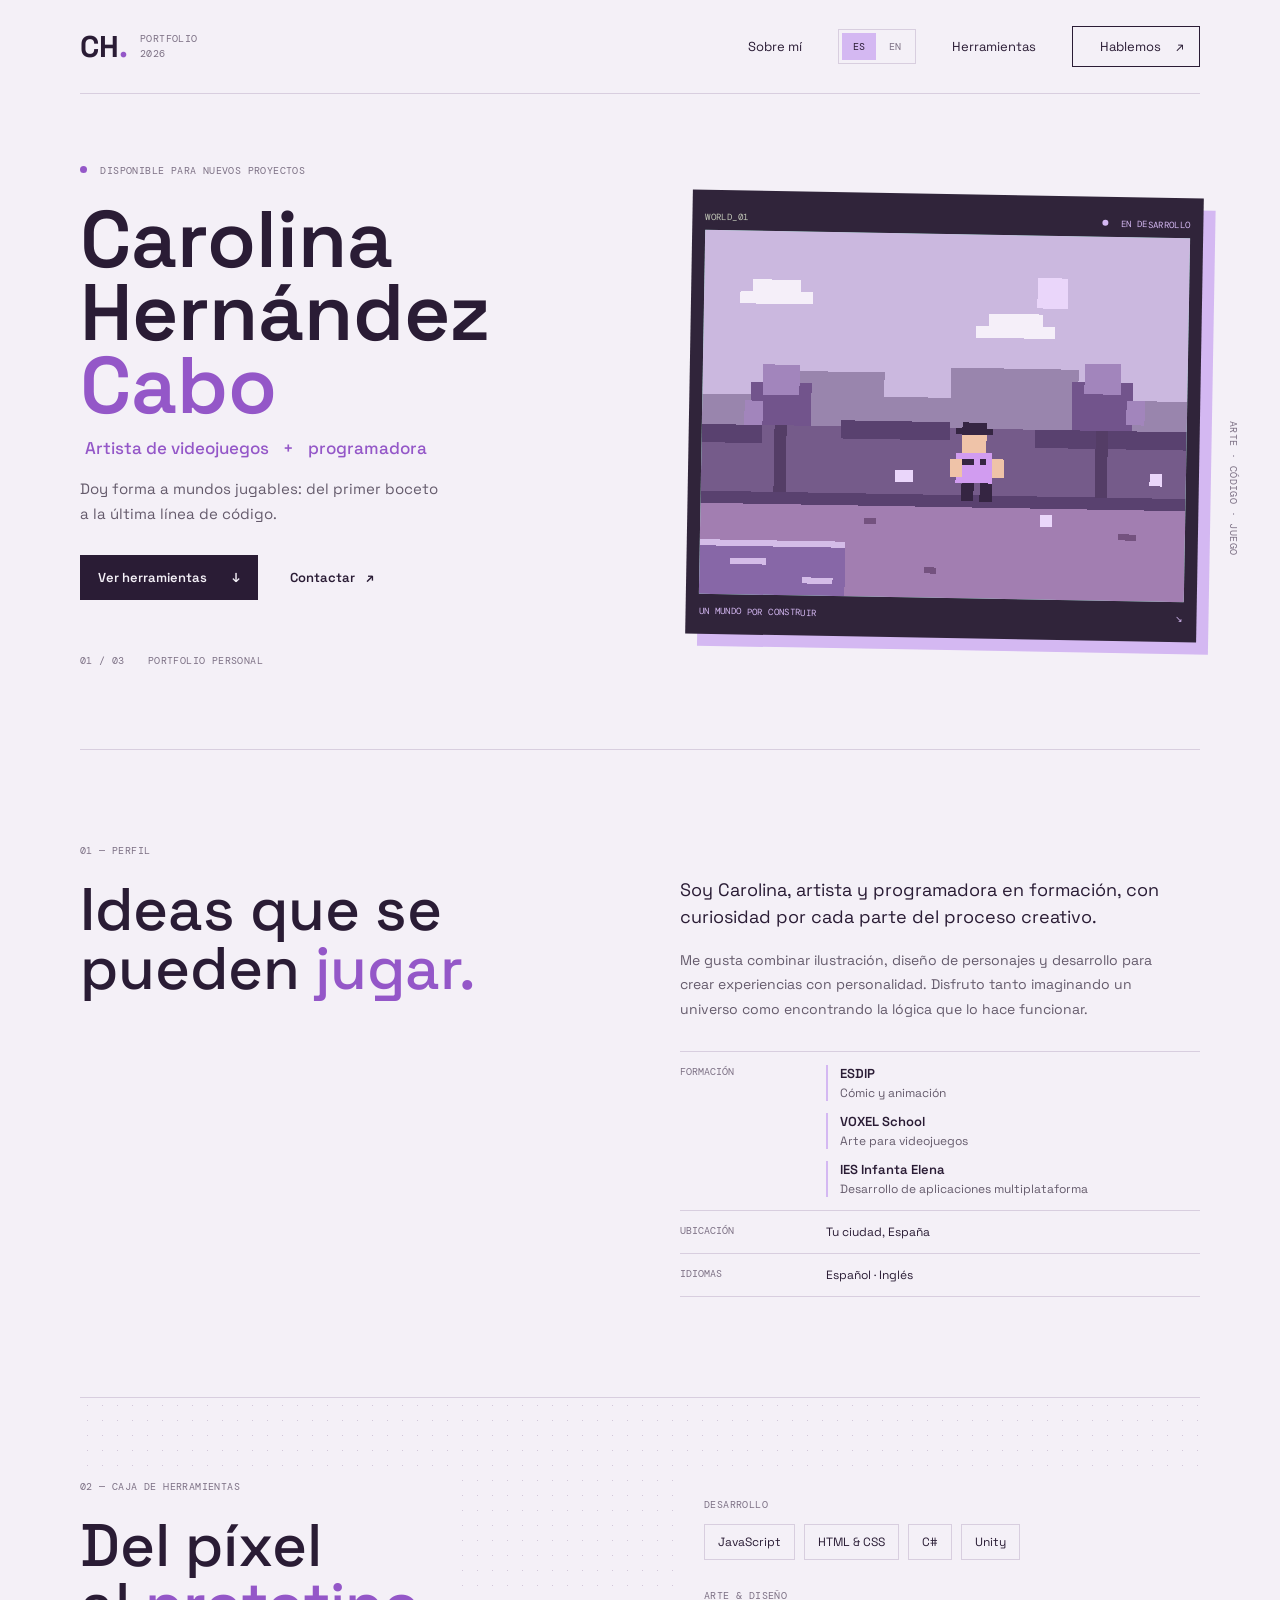
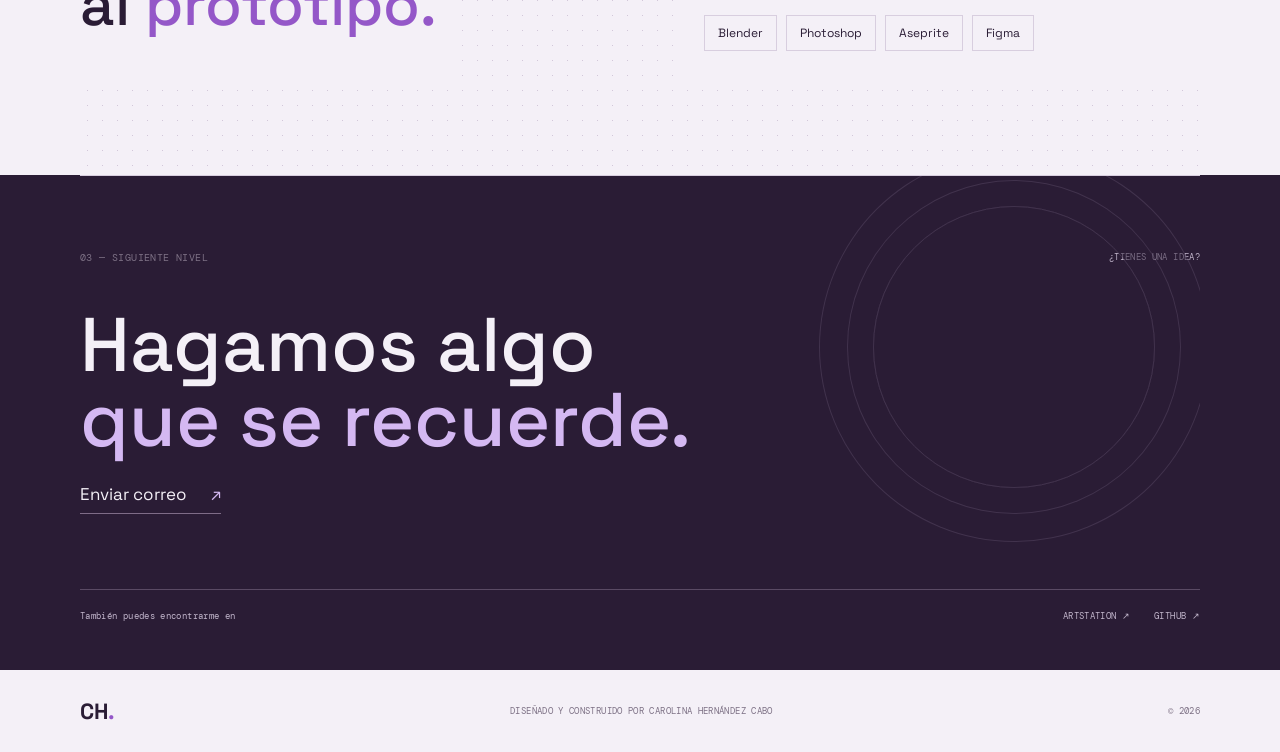
==== CV.html @ 5097ec6c "Creación de pagina web" ====
<!doctype html>
<html lang="es">
<head>
	<meta charset="utf-8">
	<meta name="viewport" content="width=device-width, initial-scale=1">
	<meta name="theme-color" content="#f2f0e9">
	<meta name="robots" content="noindex, nofollow, noarchive">
	<meta id="page-description" name="description" content="Portfolio de Carolina Hernández Cabo, artista de videojuegos y programadora.">
	<title data-i18n="page.title">Carolina Hernández Cabo | Artista y programadora</title>
	<link rel="preconnect" href="https://fonts.googleapis.com">
	<link rel="preconnect" href="https://fonts.gstatic.com" crossorigin>
	<link href="https://fonts.googleapis.com/css2?family=DM+Mono:wght@400;500&family=Space+Grotesk:wght@400;500;600;700&display=swap" rel="stylesheet">
	<link rel="stylesheet" href="styles.css">
	<script src="script.js" defer></script>
</head>
<body>
	<header class="site-header">
		<a class="wordmark" href="#inicio" aria-label="Carolina Hernández Cabo, inicio" data-i18n-aria="brand.home">
			<span class="wordmark-mark">CH<span>.</span></span>
			<span class="wordmark-label">PORTFOLIO<br>2026</span>
		</a>
		<button class="menu-toggle" type="button" aria-label="Abrir menú" data-i18n-aria="menu.open" aria-expanded="false" aria-controls="main-nav">
			<span></span><span></span>
		</button>
		<nav class="main-nav" id="main-nav" aria-label="Navegación principal" data-i18n-aria="nav.label">
			<a href="#sobre-mi" data-i18n="nav.about">Sobre mí</a>
			<div class="language-switch" role="group" aria-label="Seleccionar idioma" data-i18n-aria="language.label">
				<button type="button" data-language="es" aria-label="Español" aria-pressed="true" data-i18n-aria="language.spanish">ES</button>
				<button type="button" data-language="en" aria-label="Inglés" aria-pressed="false" data-i18n-aria="language.english">EN</button>
			</div>
			<a href="#herramientas" data-i18n="nav.tools">Herramientas</a>
			<a class="nav-contact" href="#contacto"><span data-i18n="nav.contact">Hablemos</span> <span aria-hidden="true">↗</span></a>
		</nav>
	</header>

	<main>
		<section class="hero page-wrap" id="inicio" aria-labelledby="hero-title">
			<div class="hero-copy">
				<p class="eyebrow"><span class="status-dot"></span> <span data-i18n="hero.availability">DISPONIBLE PARA NUEVOS PROYECTOS</span></p>
				<h1 id="hero-title">Carolina<br>Hernández <span>Cabo</span></h1>
				<p class="hero-role"><span data-i18n="hero.artist">Artista de videojuegos</span> <span>+</span> <span data-i18n="hero.programmer">programadora</span></p>
				<p class="hero-intro" data-i18n="hero.intro">Doy forma a mundos jugables: del primer boceto a la última línea de código.</p>
				<div class="hero-actions">
					<a class="button button-dark" href="#herramientas"><span data-i18n="hero.tools">Ver herramientas</span> <span aria-hidden="true">↓</span></a>
					<a class="text-link" href="#contacto"><span data-i18n="hero.contact">Contactar</span> <span aria-hidden="true">↗</span></a>
				</div>
				<div class="hero-index"><span>01 / 03</span><span data-i18n="hero.portfolio">PORTFOLIO PERSONAL</span></div>
			</div>

			<div class="scene-wrap" aria-label="Ilustración pixel-art de un pequeño mundo de videojuegos" data-i18n-aria="scene.label">
				<div class="scene-topline"><span>WORLD_01</span><span class="scene-live"><i></i> <span data-i18n="scene.status">EN DESARROLLO</span></span></div>
				<canvas id="pixel-scene" width="320" height="240" role="img" aria-label="Paisaje pixel-art con un personaje explorador" data-i18n-aria="scene.canvas"></canvas>
				<div class="scene-caption"><span data-i18n="scene.caption">UN MUNDO POR CONSTRUIR</span><span>↘</span></div>
			</div>
			<span class="hero-side-note" aria-hidden="true" data-i18n="hero.sideNote">ARTE · CÓDIGO · JUEGO</span>
		</section>

		<section class="about section-wrap" id="sobre-mi" aria-labelledby="about-title">
			<div class="section-heading">
				<p class="eyebrow" data-i18n="about.label">01 — PERFIL</p>
				<h2 id="about-title" data-i18n-html="about.title">Ideas que se<br>pueden <em>jugar.</em></h2>
			</div>
			<div class="about-copy">
				<p class="about-lead" data-i18n="about.lead">Soy Carolina, artista y programadora en formación, con curiosidad por cada parte del proceso creativo.</p>
				<p data-i18n="about.copy">Me gusta combinar ilustración, diseño de personajes y desarrollo para crear experiencias con personalidad. Disfruto tanto imaginando un universo como encontrando la lógica que lo hace funcionar.</p>
				<div class="about-facts">
					<div class="education-fact">
						<span class="fact-label" data-i18n="about.educationLabel">FORMACIÓN</span>
						<ul class="education-list">
							<li><strong>ESDIP</strong><span data-i18n="about.educationEsdip">Cómic y animación</span></li>
							<li><strong>VOXEL School</strong><span data-i18n="about.educationVoxel">Arte para videojuegos</span></li>
							<li><strong>IES Infanta Elena</strong><span data-i18n="about.educationIes">Desarrollo de aplicaciones multiplataforma</span></li>
						</ul>
					</div>
					<div><span class="fact-label" data-i18n="about.locationLabel">UBICACIÓN</span><span data-i18n="about.location">Galapagar, España</span></div>
					<div><span class="fact-label" data-i18n="about.languagesLabel">IDIOMAS</span><span data-i18n="about.languages">Español · Inglés</span></div>
				</div>
			</div>
		</section>

		<section class="toolkit section-wrap" id="herramientas" aria-labelledby="toolkit-title">
			<div class="toolkit-heading">
				<p class="eyebrow" data-i18n="toolkit.label">02 — CAJA DE HERRAMIENTAS</p>
				<h2 id="toolkit-title" data-i18n-html="toolkit.title">Del píxel<br>al <em>prototipo.</em></h2>
			</div>
			<div class="toolkit-groups">
				<div class="toolkit-group"><h3 data-i18n="toolkit.development">DESARROLLO</h3><div class="tool-list"><span>JavaScript</span><span>HTML &amp; CSS</span><span>C#</span><span>Unity</span></div></div>
				<div class="toolkit-group"><h3 data-i18n="toolkit.art">ARTE &amp; DISEÑO</h3><div class="tool-list"><span>Blender</span><span>Photoshop</span><span>Aseprite</span><span>Figma</span></div></div>
			</div>
		</section>

		<section class="contact section-wrap" id="contacto" aria-labelledby="contact-title">
			<div class="contact-topline"><p class="eyebrow" data-i18n="contact.label">03 — SIGUIENTE NIVEL</p><span data-i18n="contact.question">¿TIENES UNA IDEA?</span></div>
			<h2 id="contact-title" data-i18n-html="contact.title">Hagamos algo<br><em>que se recuerde.</em></h2>
			<a class="contact-link" id="contact-email" aria-label="Enviar correo electrónico" data-i18n-aria="contact.emailLink"><span data-i18n="contact.emailLabel">Enviar correo</span><span class="contact-arrow" aria-hidden="true">↗</span></a>
			<div class="contact-bottom"><span data-i18n="contact.socials">También puedes encontrarme en</span><div><a href="https://www.artstation.com/" target="_blank" rel="noreferrer">ARTSTATION ↗</a><a href="https://github.com/" target="_blank" rel="noreferrer">GITHUB ↗</a></div></div>
		</section>
	</main>

	<footer class="site-footer"><a class="footer-mark" href="#inicio">CH<span>.</span></a><span data-i18n="footer.credit">DISEÑADO Y CONSTRUIDO POR CAROLINA HERNÁNDEZ CABO</span><span>© <span id="current-year">2026</span></span></footer>
</body>
</html>
---- styles.css ----
:root {
  color-scheme: light;
  --paper: #f4f0f7;
  --ink: #2a1c35;
  --muted: #7d7185;
  --line: #d8cedf;
  --acid: #d4b8f2;
  --coral: #9457c8;
  --mono: 'DM Mono', monospace;
  --sans: 'Space Grotesk', sans-serif;
}

* { box-sizing: border-box; }
html { scroll-behavior: smooth; }
body { margin: 0; background: var(--paper); color: var(--ink); font-family: var(--sans); }
a { color: inherit; text-decoration: none; }
button { font: inherit; }
.page-wrap, .section-wrap, .site-header, .site-footer { width: min(1120px, calc(100% - 96px)); margin-inline: auto; }
.site-header { height: 94px; display: flex; align-items: center; justify-content: space-between; border-bottom: 1px solid var(--line); }
.wordmark { display: flex; align-items: center; gap: 12px; }
.wordmark-mark, .footer-mark { font-size: 30px; font-weight: 700; letter-spacing: 0; }
.wordmark-mark span, .footer-mark span { color: var(--coral); }
.wordmark-label, .eyebrow, .hero-index, .scene-topline, .scene-caption, .scene-coordinate, .hero-side-note, .section-count, .project-number, .project-tags, .toolkit-group h3, .contact-topline > span, .contact-bottom, .site-footer > span { font-family: var(--mono); font-size: 10px; letter-spacing: .04em; }
.wordmark-label { color: var(--muted); line-height: 1.45; }
.main-nav { display: flex; align-items: center; gap: 36px; font-size: 13px; }
.main-nav a:not(.nav-contact):hover, .text-link:hover { color: #704397; }
.language-switch { display: flex; align-items: center; gap: 2px; padding: 3px; border: 1px solid var(--line); }
.language-switch button { min-width: 34px; padding: 7px 8px; border: 0; color: var(--muted); background: transparent; font: 10px var(--mono); cursor: pointer; }
.language-switch button[aria-pressed="true"] { color: var(--ink); background: var(--acid); }
.language-switch button:focus-visible { outline: 2px solid var(--coral); outline-offset: 2px; }
.nav-contact { border: 1px solid var(--ink); padding: 11px 15px; transition: background .2s, color .2s; }
.nav-contact:hover { color: var(--paper); background: var(--ink); }
.nav-contact span { margin-left: 12px; }
.menu-toggle { display: none; }
.hero { position: relative; min-height: 590px; display: grid; grid-template-columns: 1.05fr .95fr; align-items: center; gap: 44px; padding-block: 70px 82px; }
.hero-copy { position: relative; z-index: 1; }
.eyebrow { margin: 0; color: var(--muted); }
.status-dot, .scene-live i { display: inline-block; width: 7px; height: 7px; margin-right: 7px; border-radius: 50%; background: var(--coral); vertical-align: 1px; }
h1, h2, h3, p { margin-top: 0; }
.hero h1 { margin: 26px 0 16px; font-size: 80px; line-height: .91; letter-spacing: 0; font-weight: 600; }
.hero h1 span { color: var(--coral); }
.hero-role { font-size: 17px; font-weight: 500; }
.hero-role span { color: var(--coral); padding-inline: 5px; }
.hero-intro { max-width: 370px; margin: 18px 0 28px; color: #655b6c; font-size: 15px; line-height: 1.65; }
.hero-actions { display: flex; align-items: center; gap: 24px; }
.button { display: inline-flex; gap: 25px; align-items: center; padding: 14px 18px; font-size: 13px; font-weight: 600; }
.button-dark { color: var(--paper); background: var(--ink); transition: transform .2s, background .2s; }
.button-dark:hover { background: #493553; transform: translateY(-2px); }
.text-link { font-size: 13px; font-weight: 600; }
.text-link span { padding-left: 8px; }
.hero-index { display: flex; gap: 23px; margin-top: 54px; color: var(--muted); }
.scene-wrap { position: relative; padding: 13px; background: #30243a; color: var(--paper); box-shadow: 12px 12px 0 var(--acid); transform: rotate(1deg); }
.scene-topline, .scene-caption { display: flex; justify-content: space-between; align-items: center; min-height: 27px; color: #c3c9b9; font-size: 9px; }
.scene-live { color: var(--acid); }
.scene-live i { width: 6px; height: 6px; background: var(--acid); }
#pixel-scene { display: block; width: 100%; height: auto; image-rendering: pixelated; background: #a7d8d2; }
.scene-caption { padding-top: 8px; color: var(--acid); }
.scene-coordinate { position: absolute; right: 12px; bottom: -27px; color: var(--muted); font-size: 9px; }
.hero-side-note { position: absolute; right: -40px; top: 50%; writing-mode: vertical-rl; color: var(--muted); }
.section-wrap { border-top: 1px solid var(--line); }
.about { display: grid; grid-template-columns: 1fr 1fr; gap: 80px; padding-block: 94px 100px; }
.section-heading h2, .toolkit-heading h2 { margin: 24px 0 0; font-size: 60px; line-height: .98; letter-spacing: 0; font-weight: 500; }
.section-heading em, .toolkit-heading em, .contact h2 em { color: var(--coral); font-style: normal; }
.about-copy { padding-top: 32px; }
.about-copy p { max-width: 490px; color: #655b6c; font-size: 14px; line-height: 1.75; }
.about-copy .about-lead { color: var(--ink); font-size: 18px; line-height: 1.5; }
.about-facts { margin-top: 30px; border-top: 1px solid var(--line); }
.about-facts div { display: grid; grid-template-columns: 130px 1fr; gap: 16px; padding: 13px 0; border-bottom: 1px solid var(--line); font-size: 12px; }
.fact-label { font: 10px var(--mono); color: var(--muted); }
.education-list { display: grid; gap: 12px; margin: 0; padding: 0; list-style: none; }
.education-list li { display: flex; flex-direction: column; gap: 3px; padding-left: 12px; border-left: 2px solid var(--acid); }
.education-list strong { font-size: 13px; font-weight: 600; }
.education-list li span { color: #655b6c; font-size: 12px; }
.toolkit { display: grid; grid-template-columns: 1fr 1fr; gap: 80px; padding-block: 82px 95px; background-image: radial-gradient(#d2c7d9 .7px, transparent .7px); background-size: 15px 15px; }
.toolkit-heading, .toolkit-groups { background: var(--paper); }
.toolkit-heading { width: fit-content; padding: 0 24px 18px 0; }
.toolkit-groups { padding: 18px 0 0 24px; }
.toolkit-group { margin-bottom: 29px; }
.toolkit-group h3 { margin-bottom: 13px; color: var(--muted); font-weight: 400; }
.tool-list { display: flex; flex-wrap: wrap; gap: 9px; }
.tool-list span { padding: 9px 13px; border: 1px solid var(--line); font-size: 12px; }
.contact { position: relative; overflow: hidden; padding-block: 75px 48px; color: var(--paper); background: var(--ink); box-shadow: 50vw 0 var(--ink), -50vw 0 var(--ink); }
.contact::after { position: absolute; content: ''; width: 280px; height: 280px; right: 4%; top: 30px; border: 1px solid #5b4b67; border-radius: 50%; box-shadow: 0 0 0 25px var(--ink), 0 0 0 26px #5b4b67, 0 0 0 53px var(--ink), 0 0 0 54px #5b4b67; opacity: .48; pointer-events: none; }
.contact-topline { display: flex; justify-content: space-between; color: #c2b6cc; }
.contact-topline > span { font-size: 9px; }
.contact h2 { position: relative; z-index: 1; margin: 44px 0 26px; font-size: 76px; line-height: .98; letter-spacing: 0; font-weight: 500; }
.contact h2 em { color: var(--acid); }
.contact-link { position: relative; z-index: 1; display: inline-flex; gap: 24px; align-items: center; padding-bottom: 8px; border-bottom: 1px solid #7e6c87; font-size: 17px; }
.contact-link .contact-arrow { color: var(--acid); }
.contact-bottom { display: flex; justify-content: space-between; align-items: center; margin-top: 75px; padding-top: 20px; border-top: 1px solid #5a4a64; color: #c2b6cc; font-size: 9px; }
.contact-bottom div { display: flex; gap: 24px; }
.contact-bottom a:hover { color: var(--acid); }
.site-footer { min-height: 82px; display: flex; justify-content: space-between; align-items: center; color: var(--muted); }
.footer-mark { color: var(--ink); font-family: var(--sans); font-size: 22px; }
.site-footer > span { font-size: 9px; }

@media (max-width: 760px) {
  .page-wrap, .section-wrap, .site-header, .site-footer { width: min(100% - 40px, 560px); }
  .site-header { height: 76px; }
  .menu-toggle { z-index: 4; display: grid; width: 42px; height: 42px; align-content: center; gap: 6px; padding: 10px; border: 1px solid var(--line); background: transparent; }
  .menu-toggle span { display: block; height: 1px; background: var(--ink); transition: transform .2s; }
  .menu-toggle[aria-expanded="true"] span:first-child { transform: translateY(3.5px) rotate(45deg); }
  .menu-toggle[aria-expanded="true"] span:last-child { transform: translateY(-3.5px) rotate(-45deg); }
  .main-nav { position: absolute; z-index: 3; top: 75px; right: 20px; left: 20px; display: none; align-items: stretch; gap: 0; padding: 8px 18px; border: 1px solid var(--line); background: var(--paper); }
  .main-nav.is-open { display: flex; flex-direction: column; }
  .main-nav a { padding: 15px 0; border-bottom: 1px solid var(--line); }
  .main-nav a:last-child { border-bottom: 0; }
  .language-switch { align-self: flex-start; margin: 10px 0; }
  .nav-contact { border: 0; padding-inline: 0; }
  .hero { grid-template-columns: 1fr; gap: 44px; padding-block: 58px 75px; }
  .hero h1 { font-size: 50px; }
  .hero-index { margin-top: 35px; }
  .scene-wrap { width: min(100% - 15px, 480px); margin-inline: auto; }
  .hero-side-note { right: -13px; font-size: 8px; }
  .about, .toolkit { grid-template-columns: 1fr; gap: 25px; padding-block: 65px; }
  .about-copy { padding-top: 0; }
  .about-facts .education-fact { grid-template-columns: 1fr; gap: 10px; }
  .section-heading h2, .toolkit-heading h2 { font-size: 50px; }
  .toolkit-groups { padding: 0; }
  .contact { padding-block: 58px 36px; }
  .contact::after { width: 160px; height: 160px; right: -70px; top: 100px; }
  .contact h2 { font-size: 48px; }
  .contact-bottom { align-items: flex-start; gap: 20px; flex-direction: column; margin-top: 55px; }
  .contact-bottom div { flex-wrap: wrap; gap: 15px; }
  .site-footer { min-height: 76px; gap: 12px; }
  .site-footer > span { font-size: 8px; }
  .site-footer > span:nth-child(2) { max-width: 150px; text-align: center; }
}

@media (prefers-reduced-motion: reduce) {
  *, *::before, *::after { scroll-behavior: auto !important; transition-duration: .01ms !important; }
}

@media (max-width: 360px) {
  .hero h1 { font-size: 40px; }
  .toolkit-heading { width: auto; padding-right: 0; }
  .toolkit-heading h2 { font-size: 40px; }
}
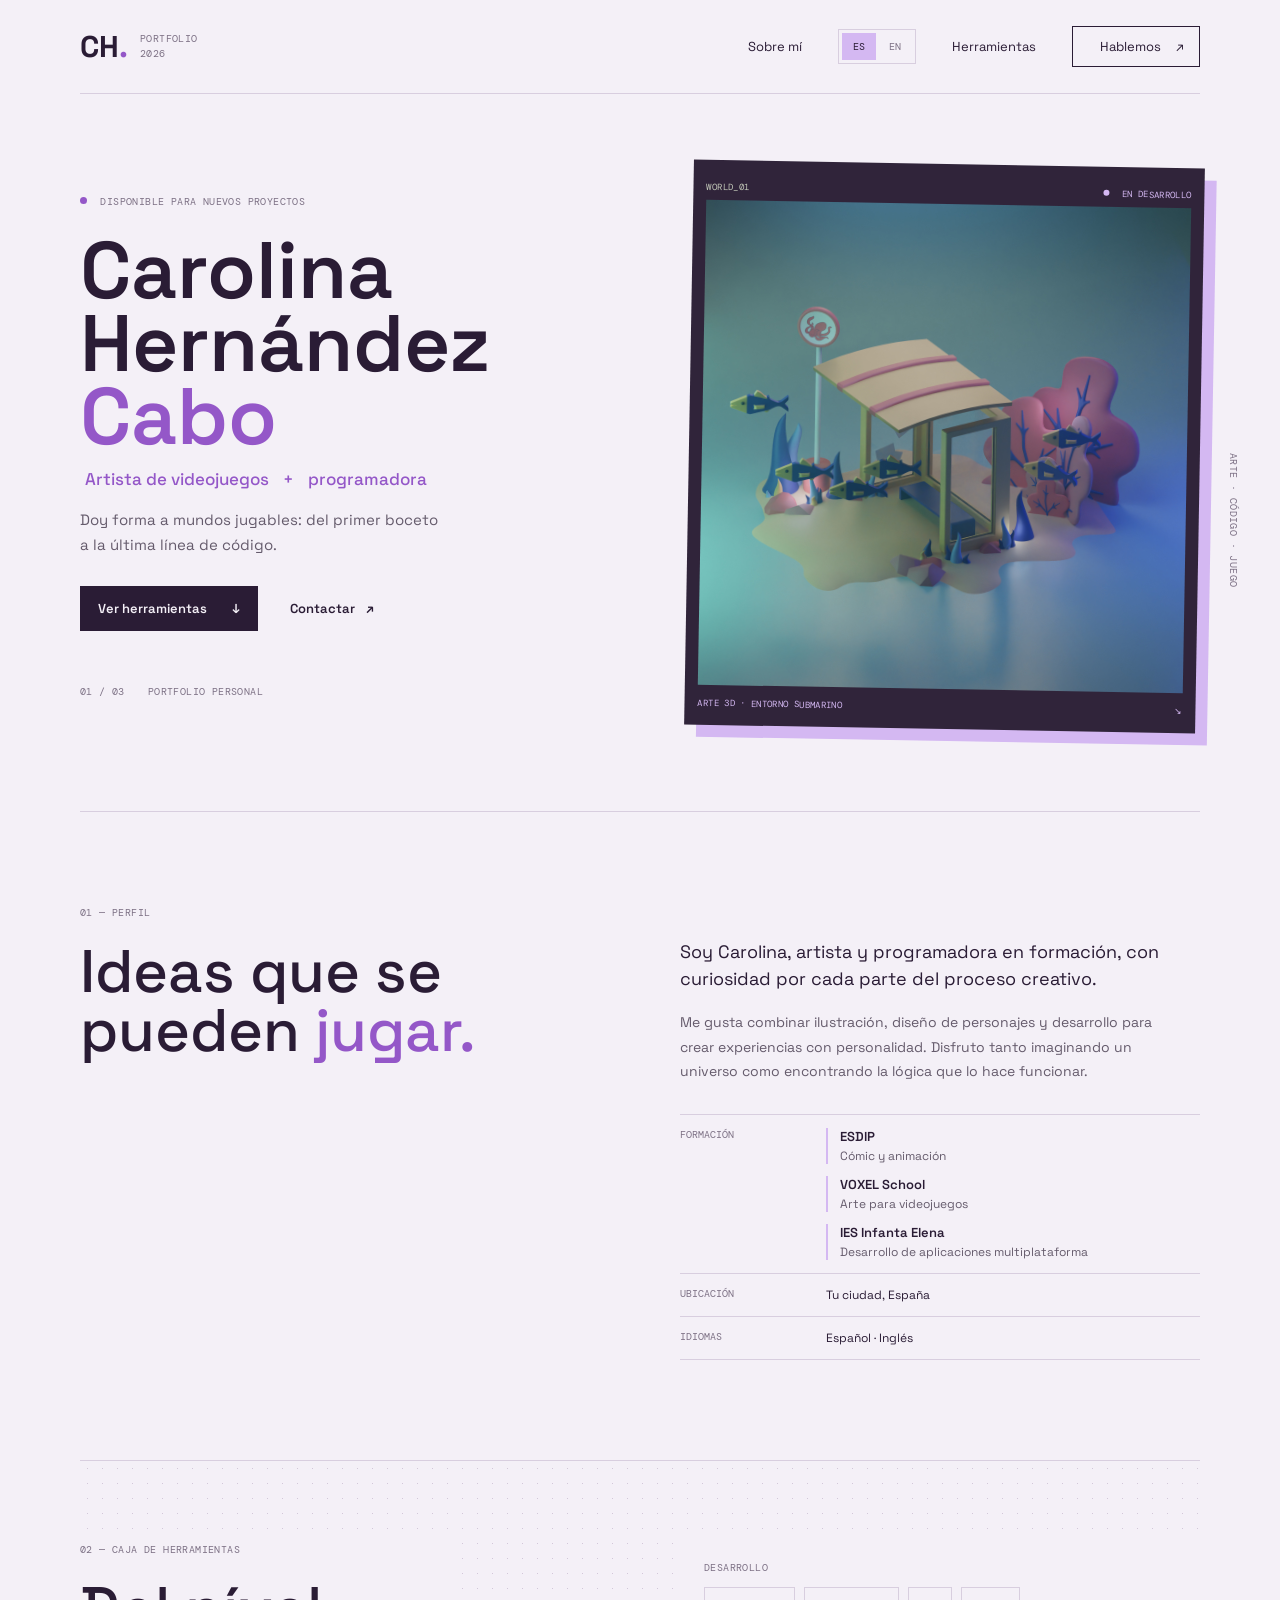
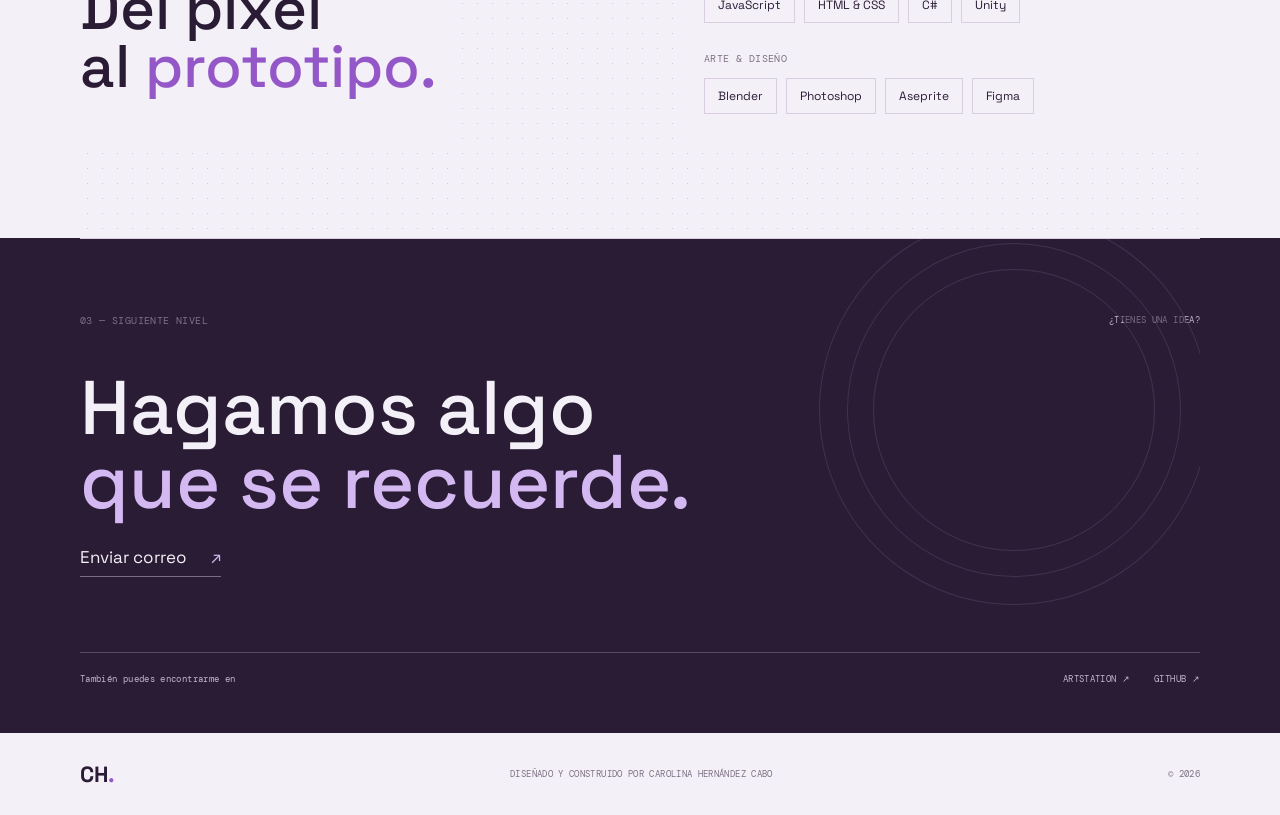
==== commit 648fb6f8: "cambios" ====
--- a/CV.html
+++ b/CV.html
@@ -47,14 +47,13 @@
 				<div class="hero-index"><span>01 / 03</span><span data-i18n="hero.portfolio">PORTFOLIO PERSONAL</span></div>
 			</div>
 
-			<div class="scene-wrap" aria-label="Ilustración pixel-art de un pequeño mundo de videojuegos" data-i18n-aria="scene.label">
+			<div class="scene-wrap" aria-label="Ilustración 3D de un entorno submarino" data-i18n-aria="scene.label">
 				<div class="scene-topline"><span>WORLD_01</span><span class="scene-live"><i></i> <span data-i18n="scene.status">EN DESARROLLO</span></span></div>
-				<canvas id="pixel-scene" width="320" height="240" role="img" aria-label="Paisaje pixel-art con un personaje explorador" data-i18n-aria="scene.canvas"></canvas>
-				<div class="scene-caption"><span data-i18n="scene.caption">UN MUNDO POR CONSTRUIR</span><span>↘</span></div>
+				<img id="scene-image" src="Coralito.jpg" width="2000" height="2000" alt="Escena submarina 3D con un refugio, peces y coral" data-i18n-alt="scene.image">
+				<div class="scene-caption"><span data-i18n="scene.caption">ARTE 3D · ENTORNO SUBMARINO</span><span>↘</span></div>
 			</div>
 			<span class="hero-side-note" aria-hidden="true" data-i18n="hero.sideNote">ARTE · CÓDIGO · JUEGO</span>
 		</section>
-
 		<section class="about section-wrap" id="sobre-mi" aria-labelledby="about-title">
 			<div class="section-heading">
 				<p class="eyebrow" data-i18n="about.label">01 — PERFIL</p>
@@ -93,7 +92,7 @@
 			<div class="contact-topline"><p class="eyebrow" data-i18n="contact.label">03 — SIGUIENTE NIVEL</p><span data-i18n="contact.question">¿TIENES UNA IDEA?</span></div>
 			<h2 id="contact-title" data-i18n-html="contact.title">Hagamos algo<br><em>que se recuerde.</em></h2>
 			<a class="contact-link" id="contact-email" aria-label="Enviar correo electrónico" data-i18n-aria="contact.emailLink"><span data-i18n="contact.emailLabel">Enviar correo</span><span class="contact-arrow" aria-hidden="true">↗</span></a>
-			<div class="contact-bottom"><span data-i18n="contact.socials">También puedes encontrarme en</span><div><a href="https://www.artstation.com/" target="_blank" rel="noreferrer">ARTSTATION ↗</a><a href="https://github.com/" target="_blank" rel="noreferrer">GITHUB ↗</a></div></div>
+			<div class="contact-bottom"><span data-i18n="contact.socials">También puedes encontrarme en</span><div><a href="https://www.artstation.com/mikamiart28" target="_blank" rel="noreferrer">ARTSTATION ↗</a><a href="https://github.com/LinaHC18" target="_blank" rel="noreferrer">GITHUB ↗</a></div></div>
 		</section>
 	</main>
 
--- a/styles.css
+++ b/styles.css
@@ -53,7 +53,7 @@
 .scene-topline, .scene-caption { display: flex; justify-content: space-between; align-items: center; min-height: 27px; color: #c3c9b9; font-size: 9px; }
 .scene-live { color: var(--acid); }
 .scene-live i { width: 6px; height: 6px; background: var(--acid); }
-#pixel-scene { display: block; width: 100%; height: auto; image-rendering: pixelated; background: #a7d8d2; }
+#scene-image { display: block; width: 100%; height: auto; }
 .scene-caption { padding-top: 8px; color: var(--acid); }
 .scene-coordinate { position: absolute; right: 12px; bottom: -27px; color: var(--muted); font-size: 9px; }
 .hero-side-note { position: absolute; right: -40px; top: 50%; writing-mode: vertical-rl; color: var(--muted); }
@@ -107,7 +107,7 @@
   .main-nav a:last-child { border-bottom: 0; }
   .language-switch { align-self: flex-start; margin: 10px 0; }
   .nav-contact { border: 0; padding-inline: 0; }
-  .hero { grid-template-columns: 1fr; gap: 44px; padding-block: 58px 75px; }
+  .hero { grid-template-columns: minmax(0, 1fr); gap: 44px; padding-block: 58px 75px; }
   .hero h1 { font-size: 50px; }
   .hero-index { margin-top: 35px; }
   .scene-wrap { width: min(100% - 15px, 480px); margin-inline: auto; }
@@ -132,6 +132,7 @@
 }
 
 @media (max-width: 360px) {
+  .hero-actions { flex-wrap: wrap; gap: 12px; }
   .hero h1 { font-size: 40px; }
   .toolkit-heading { width: auto; padding-right: 0; }
   .toolkit-heading h2 { font-size: 40px; }
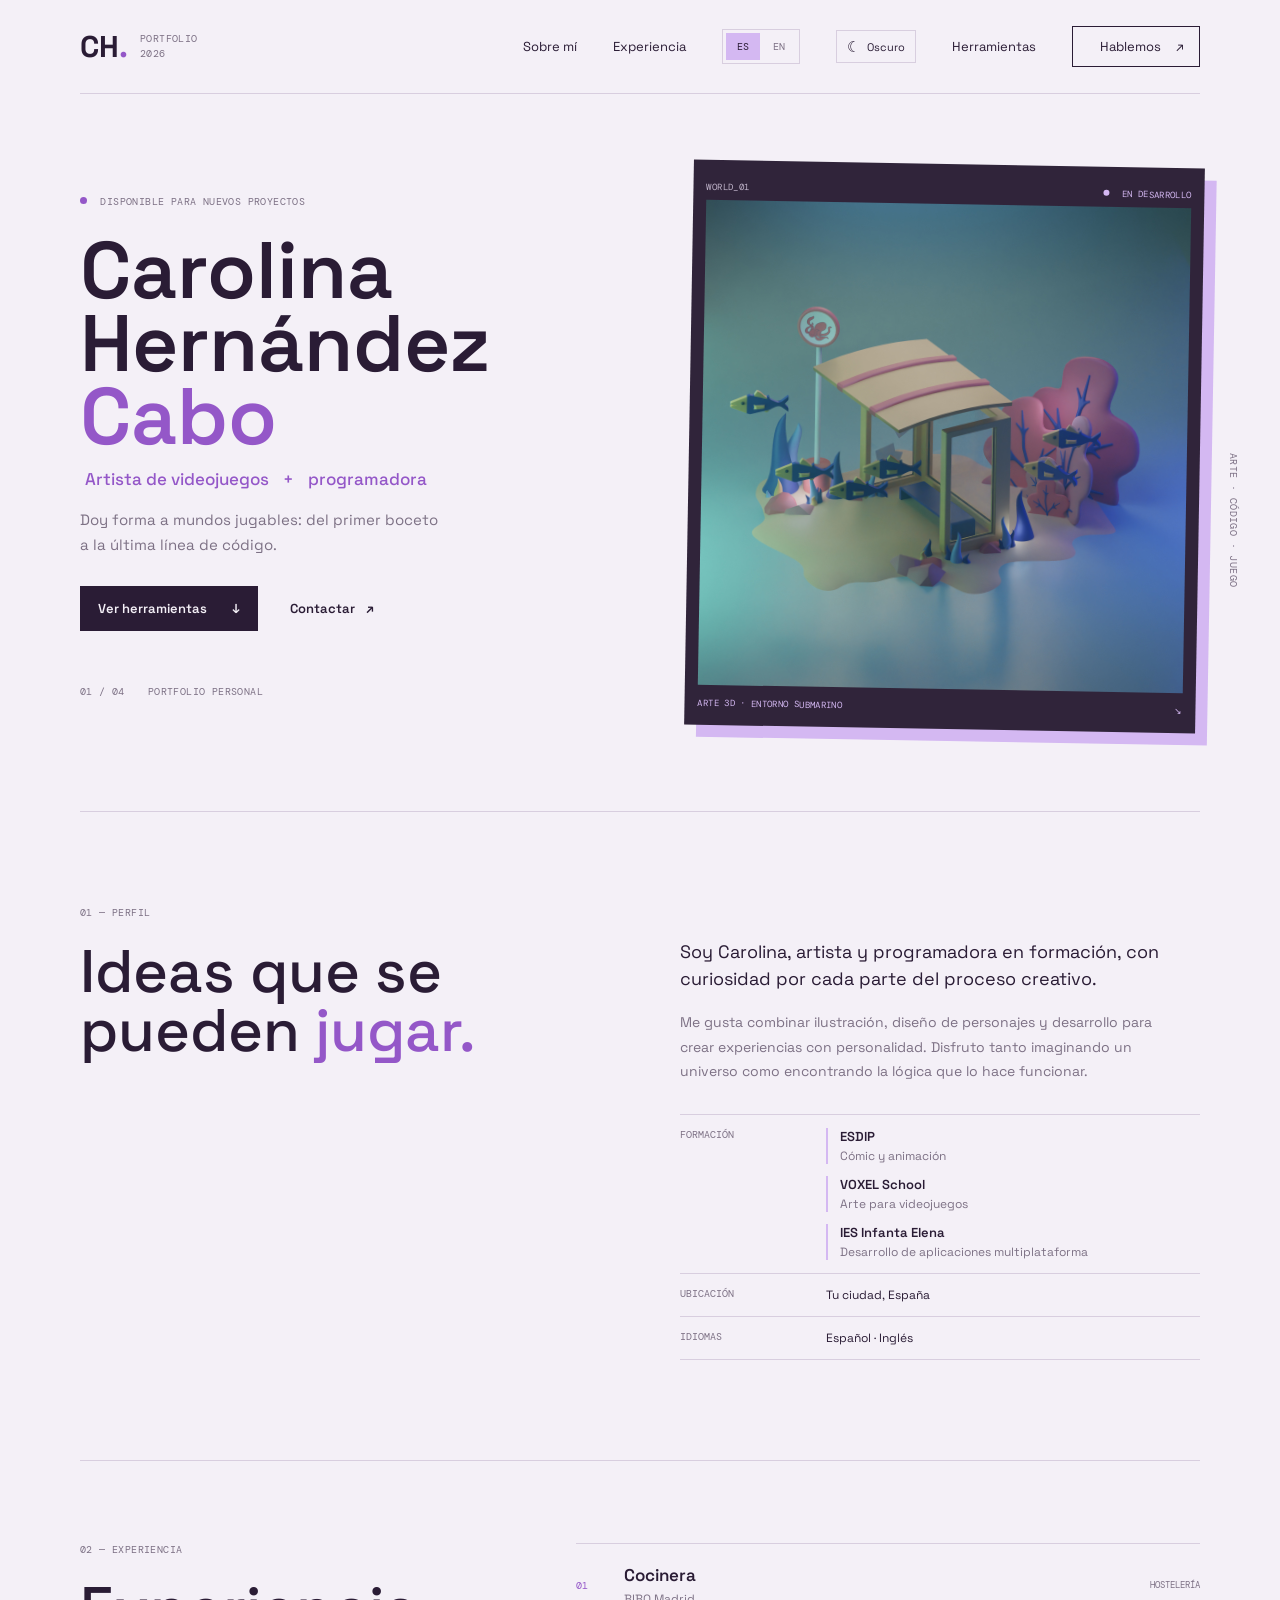
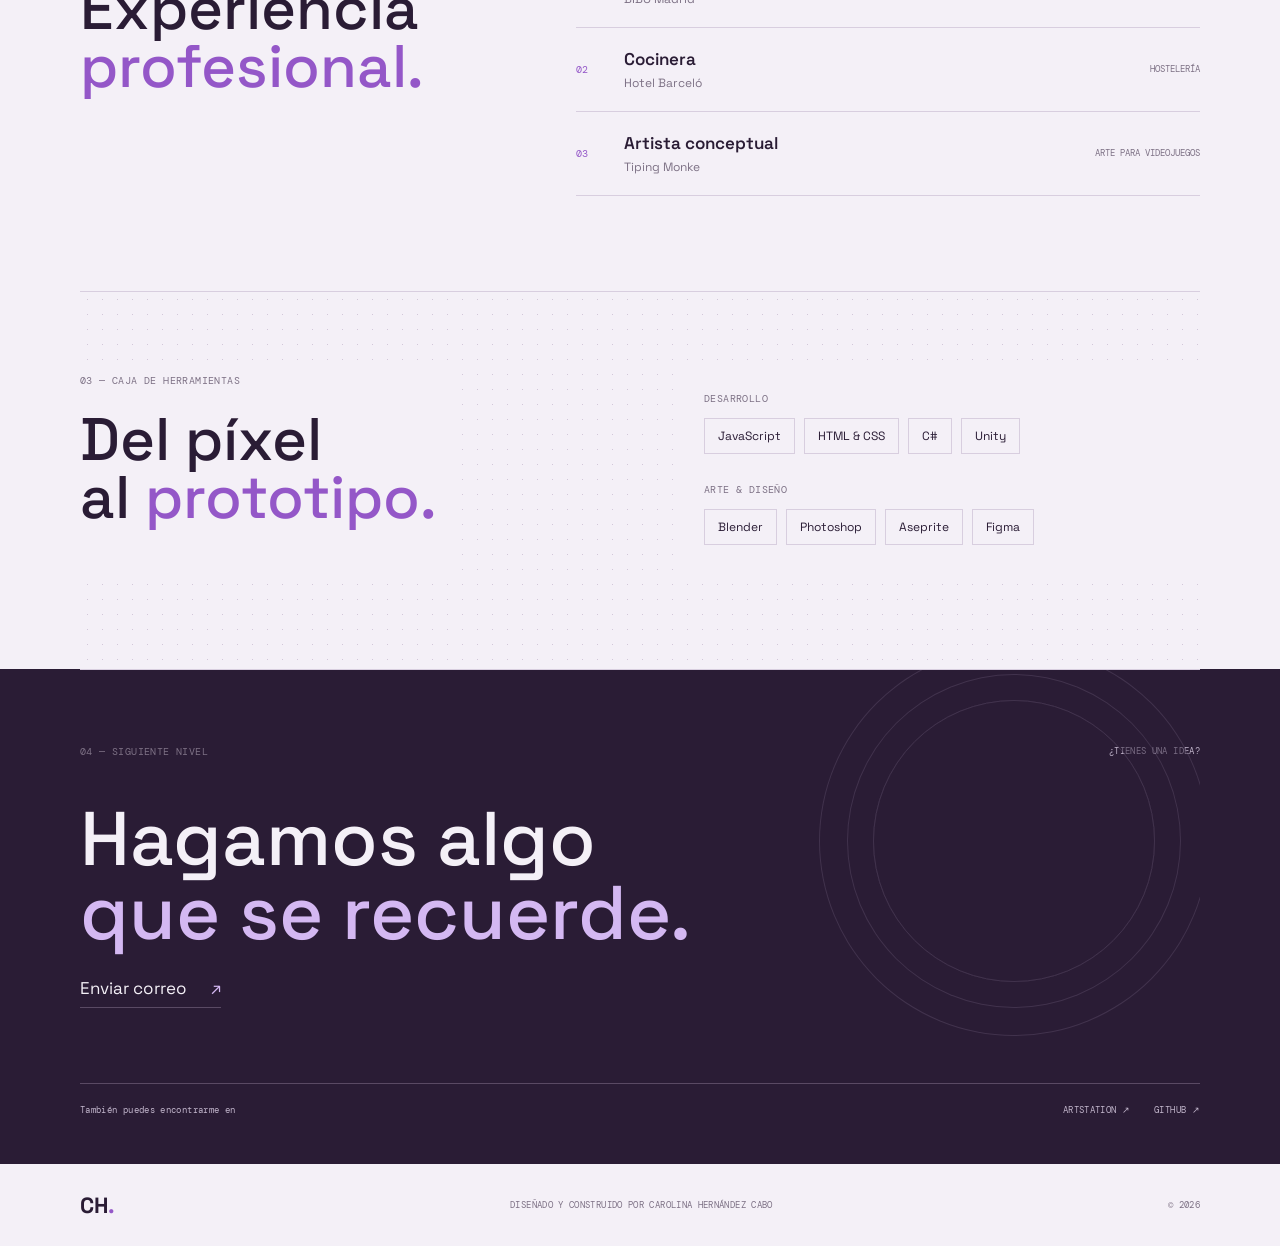
==== commit 068ee3bb: "cambios" ====
--- a/CV.html
+++ b/CV.html
@@ -24,10 +24,14 @@
 		</button>
 		<nav class="main-nav" id="main-nav" aria-label="Navegación principal" data-i18n-aria="nav.label">
 			<a href="#sobre-mi" data-i18n="nav.about">Sobre mí</a>
+			<a href="#experiencia" data-i18n="nav.experience">Experiencia</a>
 			<div class="language-switch" role="group" aria-label="Seleccionar idioma" data-i18n-aria="language.label">
 				<button type="button" data-language="es" aria-label="Español" aria-pressed="true" data-i18n-aria="language.spanish">ES</button>
 				<button type="button" data-language="en" aria-label="Inglés" aria-pressed="false" data-i18n-aria="language.english">EN</button>
 			</div>
+			<button class="theme-toggle" id="theme-toggle" type="button" aria-label="Cambiar a tema oscuro" title="Cambiar a tema oscuro" aria-pressed="false">
+				<span class="theme-icon" aria-hidden="true">☾</span><span class="theme-label">Oscuro</span>
+			</button>
 			<a href="#herramientas" data-i18n="nav.tools">Herramientas</a>
 			<a class="nav-contact" href="#contacto"><span data-i18n="nav.contact">Hablemos</span> <span aria-hidden="true">↗</span></a>
 		</nav>
@@ -44,7 +48,7 @@
 					<a class="button button-dark" href="#herramientas"><span data-i18n="hero.tools">Ver herramientas</span> <span aria-hidden="true">↓</span></a>
 					<a class="text-link" href="#contacto"><span data-i18n="hero.contact">Contactar</span> <span aria-hidden="true">↗</span></a>
 				</div>
-				<div class="hero-index"><span>01 / 03</span><span data-i18n="hero.portfolio">PORTFOLIO PERSONAL</span></div>
+				<div class="hero-index"><span>01 / 04</span><span data-i18n="hero.portfolio">PORTFOLIO PERSONAL</span></div>
 			</div>
 
 			<div class="scene-wrap" aria-label="Ilustración 3D de un entorno submarino" data-i18n-aria="scene.label">
@@ -77,9 +81,33 @@
 			</div>
 		</section>
 
+		<section class="experience section-wrap" id="experiencia" aria-labelledby="experience-title">
+			<div class="section-heading">
+				<p class="eyebrow" data-i18n="experience.label">02 — EXPERIENCIA</p>
+				<h2 id="experience-title" data-i18n-html="experience.title">Experiencia<br><em>profesional.</em></h2>
+			</div>
+			<ol class="experience-list">
+				<li>
+					<span class="experience-index">01</span>
+					<div class="experience-info"><h3 data-i18n="experience.oneRole">Cocinera</h3><p>BIBO Madrid</p></div>
+					<span class="experience-kind" data-i18n="experience.hospitality">HOSTELERÍA</span>
+				</li>
+				<li>
+					<span class="experience-index">02</span>
+					<div class="experience-info"><h3 data-i18n="experience.twoRole">Cocinera</h3><p>Hotel Barceló</p></div>
+					<span class="experience-kind" data-i18n="experience.hospitality">HOSTELERÍA</span>
+				</li>
+				<li>
+					<span class="experience-index">03</span>
+					<div class="experience-info"><h3 data-i18n="experience.threeRole">Artista conceptual</h3><p>Tiping Monke</p></div>
+					<span class="experience-kind" data-i18n="experience.art">ARTE PARA VIDEOJUEGOS</span>
+				</li>
+			</ol>
+		</section>
+
 		<section class="toolkit section-wrap" id="herramientas" aria-labelledby="toolkit-title">
 			<div class="toolkit-heading">
-				<p class="eyebrow" data-i18n="toolkit.label">02 — CAJA DE HERRAMIENTAS</p>
+				<p class="eyebrow" data-i18n="toolkit.label">03 — CAJA DE HERRAMIENTAS</p>
 				<h2 id="toolkit-title" data-i18n-html="toolkit.title">Del píxel<br>al <em>prototipo.</em></h2>
 			</div>
 			<div class="toolkit-groups">
@@ -89,7 +117,7 @@
 		</section>
 
 		<section class="contact section-wrap" id="contacto" aria-labelledby="contact-title">
-			<div class="contact-topline"><p class="eyebrow" data-i18n="contact.label">03 — SIGUIENTE NIVEL</p><span data-i18n="contact.question">¿TIENES UNA IDEA?</span></div>
+			<div class="contact-topline"><p class="eyebrow" data-i18n="contact.label">04 — SIGUIENTE NIVEL</p><span data-i18n="contact.question">¿TIENES UNA IDEA?</span></div>
 			<h2 id="contact-title" data-i18n-html="contact.title">Hagamos algo<br><em>que se recuerde.</em></h2>
 			<a class="contact-link" id="contact-email" aria-label="Enviar correo electrónico" data-i18n-aria="contact.emailLink"><span data-i18n="contact.emailLabel">Enviar correo</span><span class="contact-arrow" aria-hidden="true">↗</span></a>
 			<div class="contact-bottom"><span data-i18n="contact.socials">También puedes encontrarme en</span><div><a href="https://www.artstation.com/mikamiart28" target="_blank" rel="noreferrer">ARTSTATION ↗</a><a href="https://github.com/LinaHC18" target="_blank" rel="noreferrer">GITHUB ↗</a></div></div>
--- a/styles.css
+++ b/styles.css
@@ -6,8 +6,32 @@
   --line: #d8cedf;
   --acid: #d4b8f2;
   --coral: #9457c8;
+  --button-hover: #493553;
+  --dot-grid: #d2c7d9;
+  --contact-bg: #2a1c35;
+  --contact-text: #f4f0f7;
+  --contact-muted: #c2b6cc;
+  --contact-line: #5a4a64;
+  --contact-outline: #5b4b67;
   --mono: 'DM Mono', monospace;
   --sans: 'Space Grotesk', sans-serif;
+}
+
+:root[data-theme="dark"] {
+  color-scheme: dark;
+  --paper: #211a29;
+  --ink: #f1e9f6;
+  --muted: #b7a9c2;
+  --line: #50425a;
+  --acid: #b995e4;
+  --coral: #d3aff1;
+  --button-hover: #d8c0eb;
+  --dot-grid: #47374f;
+  --contact-bg: #120d16;
+  --contact-text: #f3eef7;
+  --contact-muted: #c2b5cb;
+  --contact-line: #5a4a64;
+  --contact-outline: #5b4b67;
 }
 
 * { box-sizing: border-box; }
@@ -23,11 +47,15 @@
 .wordmark-label, .eyebrow, .hero-index, .scene-topline, .scene-caption, .scene-coordinate, .hero-side-note, .section-count, .project-number, .project-tags, .toolkit-group h3, .contact-topline > span, .contact-bottom, .site-footer > span { font-family: var(--mono); font-size: 10px; letter-spacing: .04em; }
 .wordmark-label { color: var(--muted); line-height: 1.45; }
 .main-nav { display: flex; align-items: center; gap: 36px; font-size: 13px; }
-.main-nav a:not(.nav-contact):hover, .text-link:hover { color: #704397; }
+.main-nav a:not(.nav-contact):hover, .text-link:hover { color: var(--coral); }
 .language-switch { display: flex; align-items: center; gap: 2px; padding: 3px; border: 1px solid var(--line); }
 .language-switch button { min-width: 34px; padding: 7px 8px; border: 0; color: var(--muted); background: transparent; font: 10px var(--mono); cursor: pointer; }
 .language-switch button[aria-pressed="true"] { color: var(--ink); background: var(--acid); }
 .language-switch button:focus-visible { outline: 2px solid var(--coral); outline-offset: 2px; }
+.theme-toggle { display: inline-flex; align-items: center; gap: 7px; padding: 8px 10px; border: 1px solid var(--line); color: var(--ink); background: transparent; font-size: 11px; cursor: pointer; transition: background .2s, color .2s; }
+.theme-toggle:hover { background: var(--line); }
+.theme-toggle:focus-visible { outline: 2px solid var(--coral); outline-offset: 2px; }
+.theme-icon { font-size: 15px; line-height: 1; }
 .nav-contact { border: 1px solid var(--ink); padding: 11px 15px; transition: background .2s, color .2s; }
 .nav-contact:hover { color: var(--paper); background: var(--ink); }
 .nav-contact span { margin-left: 12px; }
@@ -41,16 +69,16 @@
 .hero h1 span { color: var(--coral); }
 .hero-role { font-size: 17px; font-weight: 500; }
 .hero-role span { color: var(--coral); padding-inline: 5px; }
-.hero-intro { max-width: 370px; margin: 18px 0 28px; color: #655b6c; font-size: 15px; line-height: 1.65; }
+.hero-intro { max-width: 370px; margin: 18px 0 28px; color: var(--muted); font-size: 15px; line-height: 1.65; }
 .hero-actions { display: flex; align-items: center; gap: 24px; }
 .button { display: inline-flex; gap: 25px; align-items: center; padding: 14px 18px; font-size: 13px; font-weight: 600; }
 .button-dark { color: var(--paper); background: var(--ink); transition: transform .2s, background .2s; }
-.button-dark:hover { background: #493553; transform: translateY(-2px); }
+.button-dark:hover { background: var(--button-hover); transform: translateY(-2px); }
 .text-link { font-size: 13px; font-weight: 600; }
 .text-link span { padding-left: 8px; }
 .hero-index { display: flex; gap: 23px; margin-top: 54px; color: var(--muted); }
-.scene-wrap { position: relative; padding: 13px; background: #30243a; color: var(--paper); box-shadow: 12px 12px 0 var(--acid); transform: rotate(1deg); }
-.scene-topline, .scene-caption { display: flex; justify-content: space-between; align-items: center; min-height: 27px; color: #c3c9b9; font-size: 9px; }
+.scene-wrap { position: relative; padding: 13px; background: #30243a; color: #f4f0f7; box-shadow: 12px 12px 0 var(--acid); transform: rotate(1deg); }
+.scene-topline, .scene-caption { display: flex; justify-content: space-between; align-items: center; min-height: 27px; color: var(--contact-muted); font-size: 9px; }
 .scene-live { color: var(--acid); }
 .scene-live i { width: 6px; height: 6px; background: var(--acid); }
 #scene-image { display: block; width: 100%; height: auto; }
@@ -62,7 +90,7 @@
 .section-heading h2, .toolkit-heading h2 { margin: 24px 0 0; font-size: 60px; line-height: .98; letter-spacing: 0; font-weight: 500; }
 .section-heading em, .toolkit-heading em, .contact h2 em { color: var(--coral); font-style: normal; }
 .about-copy { padding-top: 32px; }
-.about-copy p { max-width: 490px; color: #655b6c; font-size: 14px; line-height: 1.75; }
+.about-copy p { max-width: 490px; color: var(--muted); font-size: 14px; line-height: 1.75; }
 .about-copy .about-lead { color: var(--ink); font-size: 18px; line-height: 1.5; }
 .about-facts { margin-top: 30px; border-top: 1px solid var(--line); }
 .about-facts div { display: grid; grid-template-columns: 130px 1fr; gap: 16px; padding: 13px 0; border-bottom: 1px solid var(--line); font-size: 12px; }
@@ -70,8 +98,15 @@
 .education-list { display: grid; gap: 12px; margin: 0; padding: 0; list-style: none; }
 .education-list li { display: flex; flex-direction: column; gap: 3px; padding-left: 12px; border-left: 2px solid var(--acid); }
 .education-list strong { font-size: 13px; font-weight: 600; }
-.education-list li span { color: #655b6c; font-size: 12px; }
-.toolkit { display: grid; grid-template-columns: 1fr 1fr; gap: 80px; padding-block: 82px 95px; background-image: radial-gradient(#d2c7d9 .7px, transparent .7px); background-size: 15px 15px; }
+.education-list li span { color: var(--muted); font-size: 12px; }
+.experience { display: grid; grid-template-columns: .8fr 1.2fr; gap: 80px; padding-block: 82px 95px; }
+.experience-list { margin: 0; padding: 0; border-top: 1px solid var(--line); list-style: none; }
+.experience-list li { display: grid; grid-template-columns: 32px minmax(0, 1fr) auto; align-items: center; gap: 16px; padding: 20px 0; border-bottom: 1px solid var(--line); }
+.experience-index { color: var(--coral); font: 10px var(--mono); }
+.experience-info h3 { margin: 0 0 5px; font-size: 17px; font-weight: 600; }
+.experience-info p { margin: 0; color: var(--muted); font-size: 12px; }
+.experience-kind { color: var(--muted); font: 9px var(--mono); }
+.toolkit { display: grid; grid-template-columns: 1fr 1fr; gap: 80px; padding-block: 82px 95px; background-image: radial-gradient(var(--dot-grid) .7px, transparent .7px); background-size: 15px 15px; }
 .toolkit-heading, .toolkit-groups { background: var(--paper); }
 .toolkit-heading { width: fit-content; padding: 0 24px 18px 0; }
 .toolkit-groups { padding: 18px 0 0 24px; }
@@ -79,15 +114,15 @@
 .toolkit-group h3 { margin-bottom: 13px; color: var(--muted); font-weight: 400; }
 .tool-list { display: flex; flex-wrap: wrap; gap: 9px; }
 .tool-list span { padding: 9px 13px; border: 1px solid var(--line); font-size: 12px; }
-.contact { position: relative; overflow: hidden; padding-block: 75px 48px; color: var(--paper); background: var(--ink); box-shadow: 50vw 0 var(--ink), -50vw 0 var(--ink); }
-.contact::after { position: absolute; content: ''; width: 280px; height: 280px; right: 4%; top: 30px; border: 1px solid #5b4b67; border-radius: 50%; box-shadow: 0 0 0 25px var(--ink), 0 0 0 26px #5b4b67, 0 0 0 53px var(--ink), 0 0 0 54px #5b4b67; opacity: .48; pointer-events: none; }
-.contact-topline { display: flex; justify-content: space-between; color: #c2b6cc; }
+.contact { position: relative; overflow: hidden; padding-block: 75px 48px; color: var(--contact-text); background: var(--contact-bg); box-shadow: 50vw 0 var(--contact-bg), -50vw 0 var(--contact-bg); }
+.contact::after { position: absolute; content: ''; width: 280px; height: 280px; right: 4%; top: 30px; border: 1px solid var(--contact-outline); border-radius: 50%; box-shadow: 0 0 0 25px var(--contact-bg), 0 0 0 26px var(--contact-outline), 0 0 0 53px var(--contact-bg), 0 0 0 54px var(--contact-outline); opacity: .48; pointer-events: none; }
+.contact-topline { display: flex; justify-content: space-between; color: var(--contact-muted); }
 .contact-topline > span { font-size: 9px; }
 .contact h2 { position: relative; z-index: 1; margin: 44px 0 26px; font-size: 76px; line-height: .98; letter-spacing: 0; font-weight: 500; }
 .contact h2 em { color: var(--acid); }
-.contact-link { position: relative; z-index: 1; display: inline-flex; gap: 24px; align-items: center; padding-bottom: 8px; border-bottom: 1px solid #7e6c87; font-size: 17px; }
+.contact-link { position: relative; z-index: 1; display: inline-flex; gap: 24px; align-items: center; padding-bottom: 8px; border-bottom: 1px solid var(--contact-line); font-size: 17px; }
 .contact-link .contact-arrow { color: var(--acid); }
-.contact-bottom { display: flex; justify-content: space-between; align-items: center; margin-top: 75px; padding-top: 20px; border-top: 1px solid #5a4a64; color: #c2b6cc; font-size: 9px; }
+.contact-bottom { display: flex; justify-content: space-between; align-items: center; margin-top: 75px; padding-top: 20px; border-top: 1px solid var(--contact-line); color: var(--contact-muted); font-size: 9px; }
 .contact-bottom div { display: flex; gap: 24px; }
 .contact-bottom a:hover { color: var(--acid); }
 .site-footer { min-height: 82px; display: flex; justify-content: space-between; align-items: center; color: var(--muted); }
@@ -106,6 +141,7 @@
   .main-nav a { padding: 15px 0; border-bottom: 1px solid var(--line); }
   .main-nav a:last-child { border-bottom: 0; }
   .language-switch { align-self: flex-start; margin: 10px 0; }
+  .theme-toggle { align-self: flex-start; margin: 0 0 10px; }
   .nav-contact { border: 0; padding-inline: 0; }
   .hero { grid-template-columns: minmax(0, 1fr); gap: 44px; padding-block: 58px 75px; }
   .hero h1 { font-size: 50px; }
@@ -113,6 +149,7 @@
   .scene-wrap { width: min(100% - 15px, 480px); margin-inline: auto; }
   .hero-side-note { right: -13px; font-size: 8px; }
   .about, .toolkit { grid-template-columns: 1fr; gap: 25px; padding-block: 65px; }
+  .experience { grid-template-columns: minmax(0, 1fr); gap: 25px; padding-block: 65px; }
   .about-copy { padding-top: 0; }
   .about-facts .education-fact { grid-template-columns: 1fr; gap: 10px; }
   .section-heading h2, .toolkit-heading h2 { font-size: 50px; }
@@ -134,6 +171,9 @@
 @media (max-width: 360px) {
   .hero-actions { flex-wrap: wrap; gap: 12px; }
   .hero h1 { font-size: 40px; }
+  .experience .section-heading h2 { font-size: 34px; }
+  .experience-list li { grid-template-columns: 24px minmax(0, 1fr); gap: 10px; }
+  .experience-kind { grid-column: 2; grid-row: 2; }
   .toolkit-heading { width: auto; padding-right: 0; }
   .toolkit-heading h2 { font-size: 40px; }
 }
